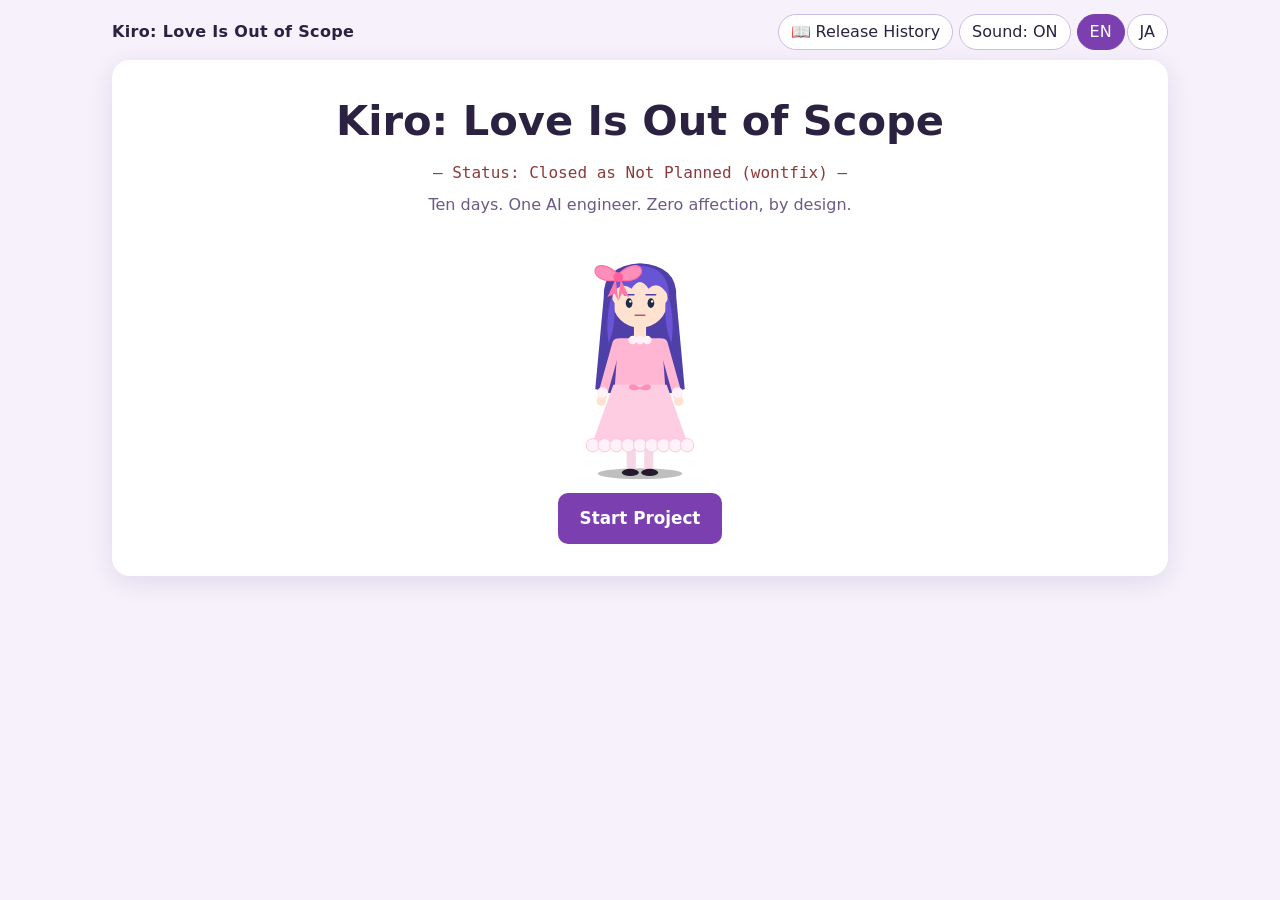
==== index.html @ d01b465d "feat: add Kiro: Love Is Out of Scope game, steering and specs" ====
<!DOCTYPE html>
<html lang="ja">
<head>
  <meta charset="utf-8">
  <meta name="viewport" content="width=device-width, initial-scale=1">
  <title>Kiro: Love Is Out of Scope</title>
  <link rel="stylesheet" href="css/style.css">
</head>
<body>
  <div id="app" data-screen="title">
    <header class="topbar">
      <div class="brand" id="brand">Kiro: Love Is Out of Scope</div>
      <div class="topbar-actions">
        <button id="btn-album" class="chip" type="button"></button>
        <button id="btn-sound" class="chip" type="button" aria-pressed="true"></button>
        <div class="lang" role="group" aria-label="Language">
          <button id="lang-en" class="chip" type="button">EN</button>
          <button id="lang-ja" class="chip" type="button">JA</button>
        </div>
      </div>
    </header>

    <main>
      <!-- Title -->
      <section id="screen-title" class="screen">
        <div class="title-card">
          <h1 id="t-title"></h1>
          <p class="subtitle" id="t-sub"></p>
          <p class="tagline" id="t-tag"></p>
          <div class="title-sprite" id="t-sprite"></div>
          <button id="btn-start" class="primary" type="button"></button>
        </div>
      </section>

      <!-- Game -->
      <section id="screen-game" class="screen" hidden>
        <div class="hud">
          <div class="hud-day" id="hud-day"></div>
          <div class="hud-credits" id="hud-credits"></div>
          <div class="hud-affection" id="hud-affection"></div>
        </div>
        <div class="main-grid">
          <div class="stage" id="stage">
            <div class="stage-layer" id="stage-bg"></div>
            <div class="stage-layer" id="stage-kiro"></div>
            <div class="stage-fx" id="stage-fx"></div>
          </div>
          <aside class="side">
            <div class="slot" id="slot-item"></div>
            <div class="slot" id="slot-date"></div>
            <div class="slot inspector" id="inspector"></div>
          </aside>
        </div>
        <div class="dialog frame-initial" id="dialog">
          <div class="log" id="log" aria-live="polite"></div>
          <div class="actions" id="actions"></div>
        </div>
      </section>

      <!-- Result -->
      <section id="screen-result" class="screen" hidden>
        <div class="result-card" id="result"></div>
      </section>

      <!-- Album -->
      <section id="screen-album" class="screen" hidden>
        <div class="album" id="album"></div>
      </section>
    </main>

    <div class="toast" id="toast" role="status" hidden></div>
  </div>

  <script src="js/data.js"></script>
  <script src="js/state.js"></script>
  <script src="js/audio.js"></script>
  <script src="js/render.js"></script>
  <script src="js/ui.js"></script>
</body>
</html>
---- css/style.css ----
:root {
  --ink: #2b2140;
  --bg: #f6f1fb;
  --card: #ffffff;
  --accent: #7b3fb0;
  --pink: #ff7eb3;
  --gold: #e0b341;
  --font: "Hiragino Kaku Gothic ProN", "Yu Gothic", "Noto Sans JP", system-ui, -apple-system, "Segoe UI", sans-serif;
  --mono: ui-monospace, "SFMono-Regular", Menlo, Consolas, monospace;
  --serif: "Hiragino Mincho ProN", "Yu Mincho", "Noto Serif JP", Georgia, "Times New Roman", serif;
}

* { box-sizing: border-box; }
html, body { margin: 0; min-height: 100%; }
body { font-family: var(--font); color: var(--ink); background: var(--bg); line-height: 1.6; }
[hidden] { display: none !important; }
code { font-family: var(--mono); background: rgba(0, 0, 0, .08); padding: 0 .3em; border-radius: 4px; }
button { font: inherit; cursor: pointer; }
button:disabled { cursor: not-allowed; opacity: .5; }
button:focus-visible, textarea:focus-visible { outline: 3px solid #4d8dff; outline-offset: 2px; }

#app { max-width: 1080px; margin: 0 auto; padding: 8px 12px 40px; }
.topbar { display: flex; justify-content: space-between; align-items: center; gap: 8px; flex-wrap: wrap; padding: 6px 0 10px; }
.brand { font-weight: 700; letter-spacing: .02em; }
.topbar-actions { display: flex; gap: 6px; align-items: center; flex-wrap: wrap; }
.lang { display: flex; gap: 2px; }
.chip { border: 1px solid #c9bde0; background: #fff; border-radius: 999px; padding: 4px 12px; color: var(--ink); }
.chip.on { background: var(--accent); color: #fff; border-color: var(--accent); }
.primary { background: var(--accent); color: #fff; border: 0; border-radius: 10px; padding: 12px 22px; font-weight: 700; font-size: 1.05rem; }
.primary:hover:not(:disabled) { filter: brightness(1.1); }
.secondary { background: #fff; border: 1px solid #c9bde0; border-radius: 10px; padding: 8px 16px; color: var(--ink); }

/* Title */
.title-card { text-align: center; background: var(--card); border-radius: 18px; padding: 28px 16px 32px; box-shadow: 0 6px 24px rgba(80, 40, 120, .12); }
.title-card h1 { margin: 0; font-size: clamp(1.6rem, 5vw, 2.6rem); }
.subtitle { font-family: var(--mono); color: #8a3b3b; margin: 6px 0; }
.tagline { color: #6c5a86; margin: 4px 0 8px; }
.title-sprite { height: 260px; max-width: 360px; margin: 0 auto 8px; }
.title-sprite svg { width: 100%; height: 100%; }

/* HUD */
.hud { display: flex; gap: 10px; align-items: stretch; flex-wrap: wrap; margin-bottom: 8px; }
.hud > div { background: var(--card); border-radius: 12px; padding: 6px 14px; box-shadow: 0 2px 8px rgba(80, 40, 120, .1); display: flex; align-items: center; }
.hud-day { font-family: var(--mono); font-weight: 700; }
.hud-credits { font-family: var(--mono); font-variant-numeric: tabular-nums; }
.hud-credits.low { color: #c0392b; font-weight: 700; }
.hud-affection { flex: 1; min-width: 220px; gap: 10px; }
.aff-label { font-weight: 700; white-space: nowrap; font-variant-numeric: tabular-nums; }
.bar { flex: 1; height: 14px; border-radius: 999px; background: #eee; overflow: hidden; min-width: 80px; }
.bar-fill { height: 100%; width: 0; }
.bar-heart .bar-fill { background: linear-gradient(90deg, #ff8ab8, #ff4f93); }
.bar-gold { background: #3a3220; }
.bar-gold .bar-fill { background: linear-gradient(90deg, #f5d36b, #c99a1c); width: 100%; box-shadow: 0 0 8px #e0b341; }
.aff-deleted { display: flex; align-items: center; gap: 8px; color: #666; }

/* Stage */
.main-grid { display: grid; grid-template-columns: minmax(0, 1fr) 210px; gap: 10px; }
@media (max-width: 760px) { .main-grid { grid-template-columns: 1fr; } }
.stage { position: relative; aspect-ratio: 8 / 5; border-radius: 14px; overflow: hidden; background: #222; box-shadow: 0 4px 16px rgba(0, 0, 0, .25); }
.stage-layer, .stage-fx { position: absolute; inset: 0; }
.stage-layer svg { width: 100%; height: 100%; display: block; }
.stage-fx { pointer-events: none; }
.kiro-away { position: absolute; left: 0; right: 0; bottom: 10px; text-align: center; color: #fff; font-family: var(--mono); font-size: .85rem; text-shadow: 0 1px 3px #000; }
.kiro-in { animation: kiroIn .5s ease-out; }
.kiro-out { animation: kiroOut .8s ease-in forwards; }
.kiro-vanish { animation: vanish .1s linear forwards; }
@keyframes kiroIn { from { opacity: 0; transform: translateX(80px); } to { opacity: 1; transform: none; } }
@keyframes kiroOut { to { opacity: 0; transform: translateX(120px); } }
@keyframes vanish { to { opacity: 0; } }

.mock-bar { position: absolute; top: 10px; left: 50%; transform: translateX(-50%); width: min(86%, 440px); background: rgba(255, 255, 255, .95); border: 3px dashed #ff4f93; border-radius: 12px; padding: 6px 12px; display: flex; gap: 10px; align-items: center; animation: pulse 1.2s ease-in-out infinite; }
.mock-bar .bar-fill { width: 100%; }
.mock-bar .tag { font-family: var(--mono); font-size: .7rem; background: #ff4f93; color: #fff; padding: 0 6px; border-radius: 4px; }
@keyframes pulse { 50% { transform: translateX(-50%) scale(1.03); } }

.test-log { position: absolute; left: 12px; top: 12px; background: rgba(10, 20, 14, .88); color: #7dffb0; font-family: var(--mono); font-size: clamp(.62rem, 1.6vw, .85rem); padding: 8px 12px; border-radius: 8px; line-height: 1.5; max-width: 62%; }
.code-log { position: absolute; right: 12px; bottom: 12px; background: rgba(10, 20, 14, .88); color: #7dffb0; font-family: var(--mono); font-size: clamp(.62rem, 1.6vw, .85rem); padding: 6px 12px; border-radius: 8px; }
.code-log::after { content: "_"; animation: blink 1s steps(1) infinite; }
@keyframes blink { 50% { opacity: 0; } }

/* Side */
.side { display: flex; flex-direction: column; gap: 8px; }
.slot { background: var(--card); border-radius: 12px; padding: 8px 10px; box-shadow: 0 2px 8px rgba(80, 40, 120, .1); font-size: .85rem; min-height: 56px; display: flex; align-items: center; gap: 8px; }
.slot .slot-title { font-weight: 700; font-size: .75rem; color: #7a6a94; display: block; }
.slot.col { flex-direction: column; align-items: stretch; }
.date-btn { border: 2px dashed #e0a33a; background: #fff8e6; color: #7a5200; border-radius: 10px; padding: 6px 10px; }
.date-ears { font-family: var(--mono); font-size: .72rem; background: #f4ecd6; border: 1px solid #c9b27a; border-radius: 6px; padding: 6px; word-break: break-word; }
.inspector { flex-direction: column; align-items: stretch; gap: 2px; font-size: .74rem; }
.inspector .row { display: flex; justify-content: space-between; gap: 6px; border-bottom: 1px dotted #ddd; padding: 1px 0; }
.inspector .row .nm { font-family: var(--mono); color: #6c5a86; }
.inspector .row .st { white-space: nowrap; }
.inspector .cur { background: #fff3c4; border-radius: 4px; }
.tomb-svg { flex: none; }

/* Dialog + frames */
.dialog { margin-top: 10px; padding: 12px; border-radius: 14px; }
.log { max-height: 280px; overflow-y: auto; padding-right: 4px; scroll-behavior: smooth; }
.line { margin: 6px 0; padding: 6px 10px; border-radius: 10px; animation: fadeIn .25s ease-out; }
@keyframes fadeIn { from { opacity: 0; transform: translateY(4px); } to { opacity: 1; transform: none; } }
.line .who { font-weight: 700; margin-right: 6px; }
.line .usage { display: block; font-family: var(--mono); font-size: .78rem; opacity: .75; margin-top: 2px; }
.line.head { font-family: var(--mono); font-weight: 700; opacity: .85; }
.line.narr { font-style: italic; opacity: .85; }
.line.sys { font-family: var(--mono); font-size: .85rem; opacity: .85; }
.line.joy .txt { font-weight: 700; }
.actions { margin-top: 10px; display: flex; flex-direction: column; gap: 8px; }
.opt { display: flex; justify-content: space-between; align-items: center; gap: 10px; text-align: left; border: 2px solid currentColor; background: rgba(255, 255, 255, .55); color: inherit; border-radius: 12px; padding: 10px 14px; width: 100%; }
.opt:hover:not(:disabled) { background: rgba(255, 255, 255, .85); }
.opt .key { font-weight: 700; margin-right: 8px; }
.opt .est { font-family: var(--mono); font-size: .78rem; white-space: nowrap; opacity: .8; }
.opt .note { display: block; font-size: .78rem; opacity: .8; }
kbd { font-family: var(--mono); font-size: .72rem; border: 1px solid currentColor; border-radius: 4px; padding: 0 5px; margin-left: 6px; opacity: .85; }
.pr-card { border: 2px solid currentColor; border-radius: 12px; padding: 10px 14px; background: rgba(255, 255, 255, .45); }
.pr-card h3 { margin: 0 0 4px; font-size: 1rem; }
.pr-card .reason { margin: 0 0 6px; font-size: .9rem; opacity: .85; }
.pr-badge { display: inline-block; font-family: var(--mono); font-size: .72rem; background: #2da44e; color: #fff; padding: 0 8px; border-radius: 999px; margin-bottom: 4px; }
.pr-badge.auto { background: #bf8700; }
.pr-opts { display: grid; grid-template-columns: repeat(3, 1fr); gap: 8px; margin-top: 8px; }
@media (max-width: 760px) { .pr-opts { grid-template-columns: 1fr; } }
.pr-opts .opt { flex-direction: column; align-items: flex-start; }
.ears-box textarea { width: 100%; min-height: 76px; font-family: var(--mono); font-size: .9rem; border-radius: 8px; border: 2px solid currentColor; padding: 8px; background: rgba(255, 255, 255, .8); color: #222; }
.ears-actions { display: flex; gap: 8px; flex-wrap: wrap; margin-top: 8px; }
.hint { font-size: .8rem; opacity: .85; }

/* frame: initial (pastel round) */
.frame-initial { background: #fff0f6; border: 4px solid #ffb3d1; border-radius: 28px; color: #5a2a45; box-shadow: 0 6px 18px rgba(255, 126, 179, .25); }
.frame-initial .line.kiro { background: #fff; }
.frame-initial .line.player { background: #ffe0ee; }
.frame-initial .line .who { color: #d6407e; }

/* frame: merge (console) */
.frame-merge { background: #07090a; border: 2px solid #1f3d2b; border-radius: 4px; color: #6dff9f; font-family: var(--mono); }
.frame-merge .line { border-radius: 0; background: transparent; padding: 2px 4px; }
.frame-merge .line.kiro .who::before { content: "kiro@dev:~$ "; }
.frame-merge .line.player .who::before { content: "user@dev:~$ "; color: #9ad7ff; }
.frame-merge .line .who { color: #49d17b; }
.frame-merge .opt, .frame-merge .pr-card { border-radius: 0; background: #0d1410; border-color: #2d6b47; }
.frame-merge .opt:hover:not(:disabled) { background: #14231a; }
.frame-merge .primary, .frame-merge .secondary { border-radius: 0; background: #0d1410; color: #6dff9f; border: 1px solid #2d6b47; }
.frame-merge .ears-box textarea { background: #0d1410; color: #6dff9f; }

/* frame: rc (grimoire) */
.frame-rc { background: radial-gradient(circle at 50% 30%, #f3e2b8, #d9bd82); border: 10px double #5c3a1c; border-radius: 6px; color: #3b2410; font-family: var(--serif); box-shadow: inset 0 0 40px rgba(92, 58, 28, .45), 0 6px 20px rgba(0, 0, 0, .35); position: relative; }
.frame-rc::before, .frame-rc::after { content: "❦"; position: absolute; font-size: 1.4rem; color: #8a5a22; }
.frame-rc::before { left: 6px; top: 0; }
.frame-rc::after { right: 6px; bottom: 0; }
.frame-rc .line { background: rgba(255, 248, 225, .5); border-left: 3px solid #8a5a22; border-radius: 2px; }
.frame-rc .line .who { color: #7b3fb0; }
.frame-rc .opt, .frame-rc .pr-card { background: rgba(255, 248, 225, .6); border-color: #5c3a1c; border-radius: 4px; }
.frame-rc .primary { background: #5c3a1c; border-radius: 4px; }

/* Result */
.result-card { background: var(--card); border-radius: 18px; padding: 22px 18px; box-shadow: 0 6px 24px rgba(80, 40, 120, .12); }
.result-card h2 { margin: 0; }
.end-tag { font-family: var(--mono); color: #8a3b3b; font-size: .85rem; }
.report { width: 100%; border-collapse: collapse; margin: 14px 0; }
.report th, .report td { text-align: left; padding: 8px 10px; border-bottom: 1px solid #e6dff0; }
.report td { font-weight: 700; font-variant-numeric: tabular-nums; }
.report tr.aff td { color: #c0392b; }
.kiro-comment { background: #f3ecff; border-radius: 12px; padding: 10px 14px; font-weight: 700; }
.result-actions { display: flex; gap: 8px; flex-wrap: wrap; margin-top: 14px; }
.result-preview { max-width: 420px; margin: 10px 0; border-radius: 12px; overflow: hidden; }
.saved { color: #2d7a46; font-size: .9rem; }

/* Album */
.album { background: var(--card); border-radius: 18px; padding: 18px; box-shadow: 0 6px 24px rgba(80, 40, 120, .12); }
.album-head { display: flex; justify-content: space-between; align-items: center; flex-wrap: wrap; gap: 8px; }
.album-grid { display: grid; grid-template-columns: repeat(auto-fill, minmax(220px, 1fr)); gap: 12px; margin-top: 12px; }
.card { border: 1px solid #e0d6ee; border-radius: 12px; overflow: hidden; background: #fff; }
.card .mini-stage { width: 100%; aspect-ratio: 8 / 5; display: block; }
.card.vanished .mini-stage { filter: saturate(.6); }
.card .meta { padding: 8px 10px; font-size: .8rem; }
.card .meta b { display: block; font-size: .9rem; }
.card .ghost { color: #8a3b3b; font-family: var(--mono); font-size: .72rem; }

.toast { position: fixed; left: 50%; bottom: 20px; transform: translateX(-50%); background: #2b2140; color: #fff; padding: 10px 16px; border-radius: 10px; z-index: 10; max-width: 90vw; }

/* SVG animations */
.petal { animation: fall var(--d, 8s) linear infinite; animation-delay: var(--t, 0s); }
@keyframes fall { from { transform: translate(var(--x, 100px), -20px) rotate(0deg); } to { transform: translate(calc(var(--x, 100px) + 90px), 420px) rotate(360deg); } }
.bat { animation: fly var(--d, 8s) linear infinite; animation-delay: var(--t, 0s); }
@keyframes fly { from { transform: translate(-60px, 0); } 25% { transform: translate(150px, -24px); } 50% { transform: translate(320px, 10px); } 75% { transform: translate(480px, -18px); } to { transform: translate(700px, 0); } }
.bat .wing { transform-box: fill-box; transform-origin: center; animation: flap .28s ease-in-out infinite alternate; }
@keyframes flap { from { transform: scaleY(1); } to { transform: scaleY(.45); } }
.ember { animation: rise var(--d, 4s) ease-out infinite; animation-delay: var(--t, 0s); }
@keyframes rise { from { transform: translate(0, 0); opacity: 1; } to { transform: translate(var(--x, 10px), -240px); opacity: 0; } }
.flick { animation: flick 3s ease-in-out infinite; animation-delay: var(--t, 0s); }
@keyframes flick { 50% { opacity: .45; } }
.twinkle { animation: twinkle 1.4s ease-in-out infinite; animation-delay: var(--t, 0s); transform-box: fill-box; transform-origin: center; }
@keyframes twinkle { 50% { opacity: .25; } }
.wheel { transform-box: fill-box; transform-origin: center; animation: spin 14s linear infinite; }
@keyframes spin { to { transform: rotate(360deg); } }
.bubble { animation: bub 1.8s ease-in infinite; animation-delay: var(--t, 0s); }
@keyframes bub { from { transform: translateY(0); opacity: 1; } to { transform: translateY(-22px); opacity: 0; } }

@media (prefers-reduced-motion: reduce) {
  .petal, .bat, .ember { display: none; }
  .bat .wing, .flick, .twinkle, .wheel, .bubble, .line, .mock-bar, .kiro-in { animation: none !important; }
}
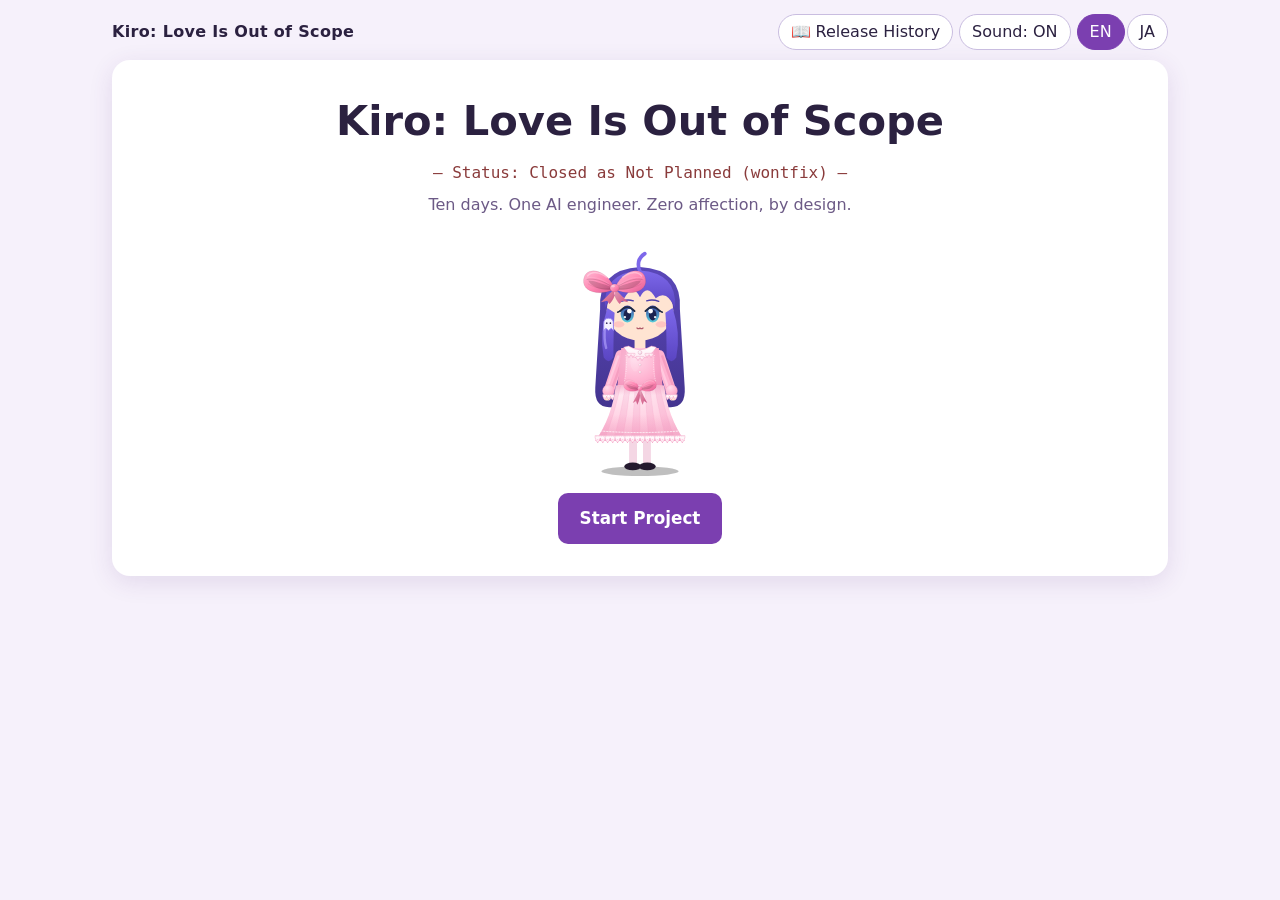
==== commit 3fcd6086: "feat: 16:9 wide layout for video capture; fix Kiro stuck invisible after fast Day 8" ====
--- a/index.html
+++ b/index.html
@@ -40,20 +40,22 @@
           <div class="hud-affection" id="hud-affection"></div>
         </div>
         <div class="main-grid">
-          <div class="stage" id="stage">
-            <div class="stage-layer" id="stage-bg"></div>
-            <div class="stage-layer" id="stage-kiro"></div>
-            <div class="stage-fx" id="stage-fx"></div>
+          <div class="stage-col">
+            <div class="stage" id="stage">
+              <div class="stage-layer" id="stage-bg"></div>
+              <div class="stage-layer" id="stage-kiro"></div>
+              <div class="stage-fx" id="stage-fx"></div>
+            </div>
+            <aside class="side">
+              <div class="slot inspector" id="inspector"></div>
+              <div class="slot" id="slot-item"></div>
+              <div class="slot" id="slot-date"></div>
+            </aside>
           </div>
-          <aside class="side">
-            <div class="slot" id="slot-item"></div>
-            <div class="slot" id="slot-date"></div>
-            <div class="slot inspector" id="inspector"></div>
-          </aside>
-        </div>
-        <div class="dialog frame-initial" id="dialog">
-          <div class="log" id="log" aria-live="polite"></div>
-          <div class="actions" id="actions"></div>
+          <div class="dialog frame-initial" id="dialog">
+            <div class="log" id="log" aria-live="polite"></div>
+            <div class="actions" id="actions"></div>
+          </div>
         </div>
       </section>
 
--- a/css/style.css
+++ b/css/style.css
@@ -54,8 +54,8 @@
 .aff-deleted { display: flex; align-items: center; gap: 8px; color: #666; }
 
 /* Stage */
-.main-grid { display: grid; grid-template-columns: minmax(0, 1fr) 210px; gap: 10px; }
-@media (max-width: 760px) { .main-grid { grid-template-columns: 1fr; } }
+.main-grid { display: grid; grid-template-columns: minmax(0, 1fr); gap: 10px; }
+.stage-col { min-width: 0; }
 .stage { position: relative; aspect-ratio: 8 / 5; border-radius: 14px; overflow: hidden; background: #222; box-shadow: 0 4px 16px rgba(0, 0, 0, .25); }
 .stage-layer, .stage-fx { position: absolute; inset: 0; }
 .stage-layer svg { width: 100%; height: 100%; display: block; }
@@ -79,7 +79,9 @@
 @keyframes blink { 50% { opacity: 0; } }
 
 /* Side */
-.side { display: flex; flex-direction: column; gap: 8px; }
+.side { display: flex; flex-wrap: wrap; gap: 8px; margin-top: 8px; }
+.side .slot { flex: 1 1 180px; }
+.side .inspector { flex-basis: 100%; }
 .slot { background: var(--card); border-radius: 12px; padding: 8px 10px; box-shadow: 0 2px 8px rgba(80, 40, 120, .1); font-size: .85rem; min-height: 56px; display: flex; align-items: center; gap: 8px; }
 .slot .slot-title { font-weight: 700; font-size: .75rem; color: #7a6a94; display: block; }
 .slot.col { flex-direction: column; align-items: stretch; }
@@ -93,9 +95,10 @@
 .tomb-svg { flex: none; }
 
 /* Dialog + frames */
-.dialog { margin-top: 10px; padding: 12px; border-radius: 14px; }
+.dialog { padding: 12px; border-radius: 14px; }
 .log { max-height: 280px; overflow-y: auto; padding-right: 4px; scroll-behavior: smooth; }
-.line { margin: 6px 0; padding: 6px 10px; border-radius: 10px; animation: fadeIn .25s ease-out; }
+.line { margin: 6px 0; padding: 6px 10px; border-radius: 10px; }
+.line.new { animation: fadeIn .25s ease-out; }
 @keyframes fadeIn { from { opacity: 0; transform: translateY(4px); } to { opacity: 1; transform: none; } }
 .line .who { font-weight: 700; margin-right: 6px; }
 .line .usage { display: block; font-family: var(--mono); font-size: .78rem; opacity: .75; margin-top: 2px; }
@@ -193,7 +196,41 @@
 .bubble { animation: bub 1.8s ease-in infinite; animation-delay: var(--t, 0s); }
 @keyframes bub { from { transform: translateY(0); opacity: 1; } to { transform: translateY(-22px); opacity: 0; } }
 
+/* Kiro idle motion: blink and a very light sway */
+.k-eye { transform-box: fill-box; transform-origin: center; animation: blink 4s infinite; }
+@keyframes blink { 0%, 56%, 62%, 100% { transform: scaleY(1); } 59% { transform: scaleY(.08); } }
+.k-sway { transform-box: fill-box; transform-origin: 50% 100%; animation: sway 5s ease-in-out infinite; }
+@keyframes sway { 0%, 100% { transform: rotate(0) translateY(0); } 50% { transform: rotate(.7deg) translateY(-2px); } }
+
+/* Wide / video layout (16:9): stage on the left, dialogue on the right, everything visible without scrolling. */
+@media (min-width: 900px) and (min-height: 540px) {
+  html { font-size: clamp(16px, 1.25vw, 24px); }
+  #app[data-screen="game"] { max-width: 1760px; height: 100vh; padding: 4px 16px 12px; display: grid; grid-template-rows: auto minmax(0, 1fr); }
+  #app[data-screen="game"] .topbar { padding: 2px 0 6px; }
+  #app[data-screen="game"] main { min-height: 0; }
+  #screen-game { height: 100%; display: grid; grid-template-rows: auto minmax(0, 1fr); min-height: 0; }
+  #screen-game[hidden] { display: none; }
+  .main-grid { grid-template-columns: minmax(0, 1.2fr) minmax(0, 1fr); min-height: 0; height: 100%; }
+  .stage-col { position: relative; min-height: 0; height: 100%; }
+  .stage { aspect-ratio: auto; height: 100%; }
+  /* Layer panel and slots float over the stage corners, leaving the centre for Kiro. */
+  .side { position: absolute; inset: 8px; margin: 0; display: grid; grid-template-columns: auto 1fr auto; grid-template-rows: auto 1fr auto; gap: 8px; pointer-events: none; }
+  .side .slot { flex: none; pointer-events: auto; background: rgba(255, 255, 255, .88); backdrop-filter: blur(2px); font-size: .72rem; min-height: 0; padding: 5px 8px; }
+  .side .inspector { grid-column: 1; grid-row: 1; align-self: start; width: 12.5em; font-size: .62rem; gap: 0; }
+  .side #slot-item { grid-column: 1; grid-row: 3; align-self: end; }
+  .side #slot-date { grid-column: 3; grid-row: 3; align-self: end; max-width: 14em; }
+  .side .slot svg { max-height: 3.6rem; width: auto; }
+  .dialog { display: flex; flex-direction: column; min-height: 0; height: 100%; }
+  .log { flex: 1 1 auto; min-height: 0; max-height: none; }
+  .actions { flex: 0 0 auto; max-height: 55%; overflow-y: auto; }
+  .hud { margin-bottom: 6px; }
+  /* Keep the END 2 mock bar clear of the layer panel. */
+  .mock-bar { left: auto; right: 10px; transform: none; transform-origin: right center; width: calc(100% - 7.75rem - 34px); animation-name: pulse2; }
+}
+@keyframes pulse2 { 50% { transform: scale(1.03); } }
+
 @media (prefers-reduced-motion: reduce) {
+  .k-eye, .k-sway { animation: none !important; }
   .petal, .bat, .ember { display: none; }
-  .bat .wing, .flick, .twinkle, .wheel, .bubble, .line, .mock-bar, .kiro-in { animation: none !important; }
+  .bat .wing, .flick, .twinkle, .wheel, .bubble, .line.new, .mock-bar, .kiro-in { animation: none !important; }
 }
